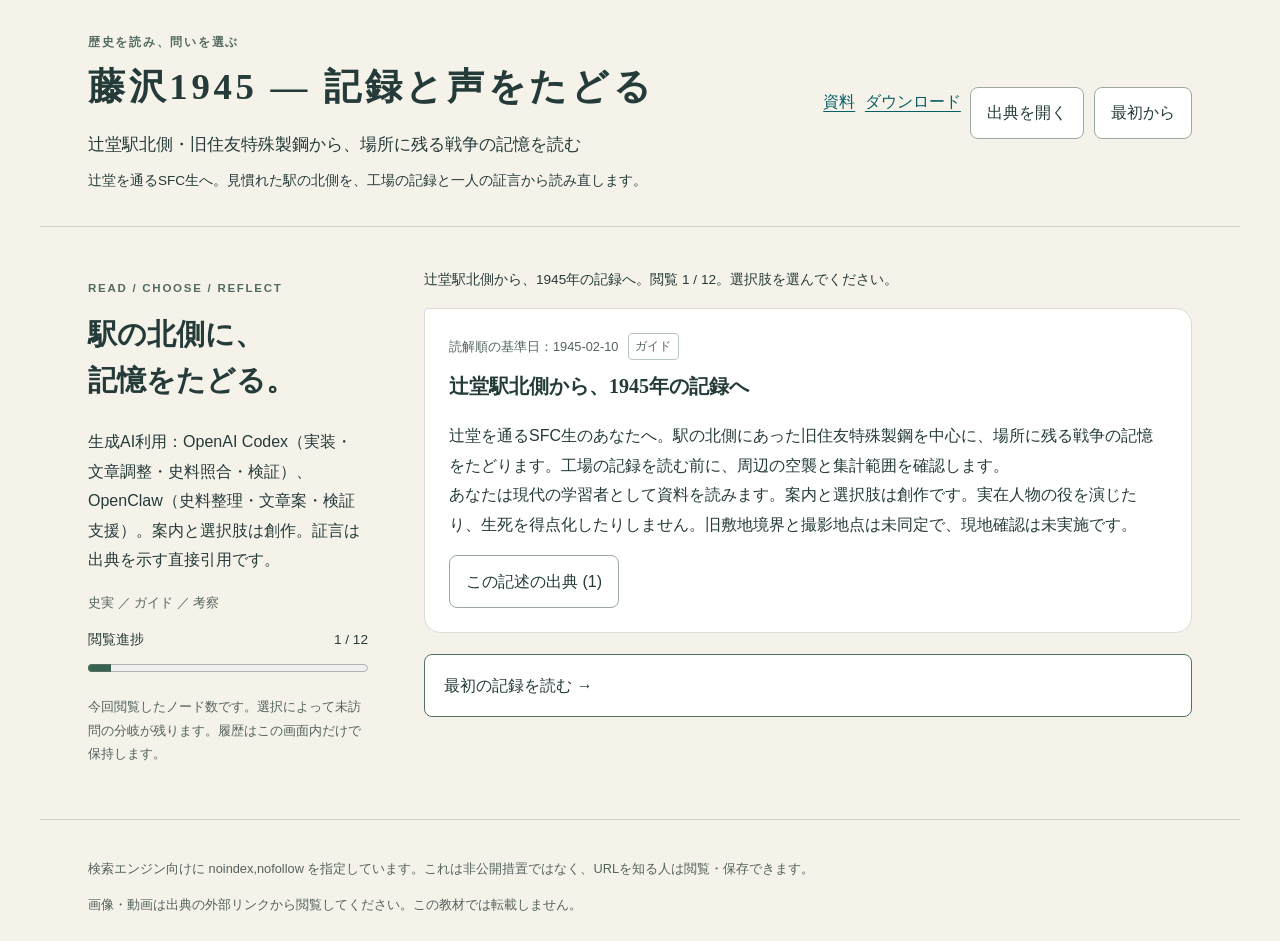
==== index.html @ 73acbf60 "Publish source-backed Fujisawa 1945 learning media" ====
<!doctype html>
<html lang="ja"><head><meta charset="utf-8"><meta name="robots" content="noindex,nofollow"><meta name="viewport" content="width=device-width,initial-scale=1"><title>藤沢1945</title><link rel="stylesheet" href="style.css"><script src="app.js" defer></script></head>
<body><header><div><p class="eyebrow">歴史を読み、問いを選ぶ</p><h1 id="title">藤沢1945</h1><p id="subtitle">辻堂駅北側・旧住友特殊製鋼から、場所に残る戦争の記憶を読む</p><p id="audience">辻堂を通るSFC生へ。</p></div><nav aria-label="教材操作"><a href="materials.html">資料</a><a href="downloads.html">ダウンロード</a><button id="sources" disabled>出典を開く</button><button id="reset" disabled>最初から</button></nav></header>
<main><aside><p class="eyebrow">READ / CHOOSE / REFLECT</p><h2>駅の北側に、<br>記憶をたどる。</h2><p id="notice">教材データを読み込んでいます。</p><p class="small">史実 ／ ガイド ／ 考察</p><label for="progress">閲覧進捗 <span id="count">0 / 0</span></label><progress id="progress" value="0" max="1"></progress><p class="small">今回閲覧したノード数です。選択によって未訪問の分岐が残ります。履歴はこの画面内だけで保持します。</p></aside><section aria-label="歴史チャット"><div id="status" role="status" aria-live="polite"></div><div id="history" aria-label="チャット履歴"></div><div id="choices" aria-label="現在の選択肢"></div></section></main>
<footer><p>検索エンジン向けに noindex,nofollow を指定しています。これは非公開措置ではなく、URLを知る人は閲覧・保存できます。</p>画像・動画は出典の外部リンクから閲覧してください。この教材では転載しません。</footer>
<dialog id="drawer" aria-labelledby="drawer-title"><div class="drawer-head"><h2 id="drawer-title">出典・資料</h2><button id="close-drawer">閉じる</button></div><p class="small">リンクは選択したときだけ外部サイトを開きます。利用条件を確認してください。</p><div id="source-list"></div></dialog></body></html>
---- style.css ----
:root{font-family:"Hiragino Kaku Gothic ProN","Yu Gothic",sans-serif;color:#243b39;background:#f5f2ea;line-height:1.85}*{box-sizing:border-box}body{margin:0}button{font:inherit;cursor:pointer;color:inherit;background:#fff;border:1px solid #9ba9a2;border-radius:8px;padding:.65rem 1rem}button:hover{background:#e8f0ea}button:disabled{opacity:.5;cursor:wait}:focus-visible{outline:3px solid #a64b24;outline-offset:4px}a{color:#075e65;text-underline-offset:4px;overflow-wrap:anywhere}header{max-width:1200px;margin:auto;padding:2rem 3rem;border-bottom:1px solid #ccd3c9;display:flex;justify-content:space-between;align-items:center;gap:2rem}h1{font-family:serif;font-size:2.3rem;letter-spacing:.1em;margin:0}h2{font-family:serif;line-height:1.6}header p{margin:0}.eyebrow{font-size:.72rem;letter-spacing:.15em;font-weight:bold;color:#526b60}nav{display:flex;gap:.6rem;flex-wrap:wrap}main{max-width:1200px;margin:auto;padding:2.5rem 3rem;display:grid;grid-template-columns:280px minmax(0,1fr);gap:3.5rem}aside h2{font-size:1.8rem;margin:.7rem 0 1.5rem}aside{align-self:start;position:sticky;top:1rem}.small,footer{font-size:.8rem;color:#52635d}.badge{font-size:.75rem;border:1px solid #b7c7bd;border-radius:4px;padding:.1rem .4rem}label{display:block;font-size:.85rem}#count{float:right}progress{width:100%;accent-color:#35634f}.message{background:#fff;border:1px solid #d7ddd5;border-radius:4px 16px 16px 16px;padding:1.5rem;margin-bottom:1.3rem}.message h3{font-family:serif;font-size:1.25rem;margin:.5rem 0}.meta{display:flex;align-items:center;gap:.6rem;font-size:.8rem;color:#52635d}.body{white-space:pre-wrap;overflow-wrap:anywhere}.fact{border-left:4px solid #35634f}.reflection{border-left:4px solid #ac7441}.reply{text-align:right;margin:1rem 0 1.5rem;color:#355948;overflow-wrap:anywhere}.reply span{display:inline-block;background:#e4ece3;padding:.5rem 1rem;border-radius:12px 4px 12px 12px}#choices{display:grid;gap:.7rem}#choices button{text-align:left;border-color:#527361;padding:1rem 1.2rem}#status{font-size:.85rem;margin-bottom:1rem}footer{max-width:1200px;margin:auto;border-top:1px solid #ccd3c9;padding:1.5rem 3rem}dialog{position:fixed;margin:0 0 0 auto;max-height:100dvh;height:100dvh;max-width:560px;width:90vw;border:0;border-left:1px solid #aab9ae;padding:1.5rem;overflow-y:auto;background:#faf9f4}dialog::backdrop{background:#102e2855}.drawer-head{display:flex;justify-content:space-between;align-items:center;gap:1rem}.source{border-top:1px solid #ccd3c9;padding:1rem 0}.source dt{font-weight:bold;font-size:.8rem}.source dd{margin:0 0 .6rem;white-space:pre-wrap;overflow-wrap:anywhere}@media(max-width:760px){header{padding:1.4rem;align-items:flex-start;flex-direction:column;gap:1rem}main{padding:1.4rem;display:block}aside{position:static;margin-bottom:2rem}aside h2 br{display:none}aside h2{font-size:1.5rem}.message{padding:1.1rem}footer{padding:1.4rem}h1{font-size:2rem}}

header>div{min-width:0}#subtitle{font-family:serif;font-size:1.05rem;margin-top:.5rem;overflow-wrap:anywhere}#audience{font-size:.85rem;margin-top:.5rem;max-width:44rem}header nav{flex-shrink:0}

.document{display:block;max-width:900px}.document article{margin:2rem 0}.document p,.document li{overflow-wrap:anywhere}
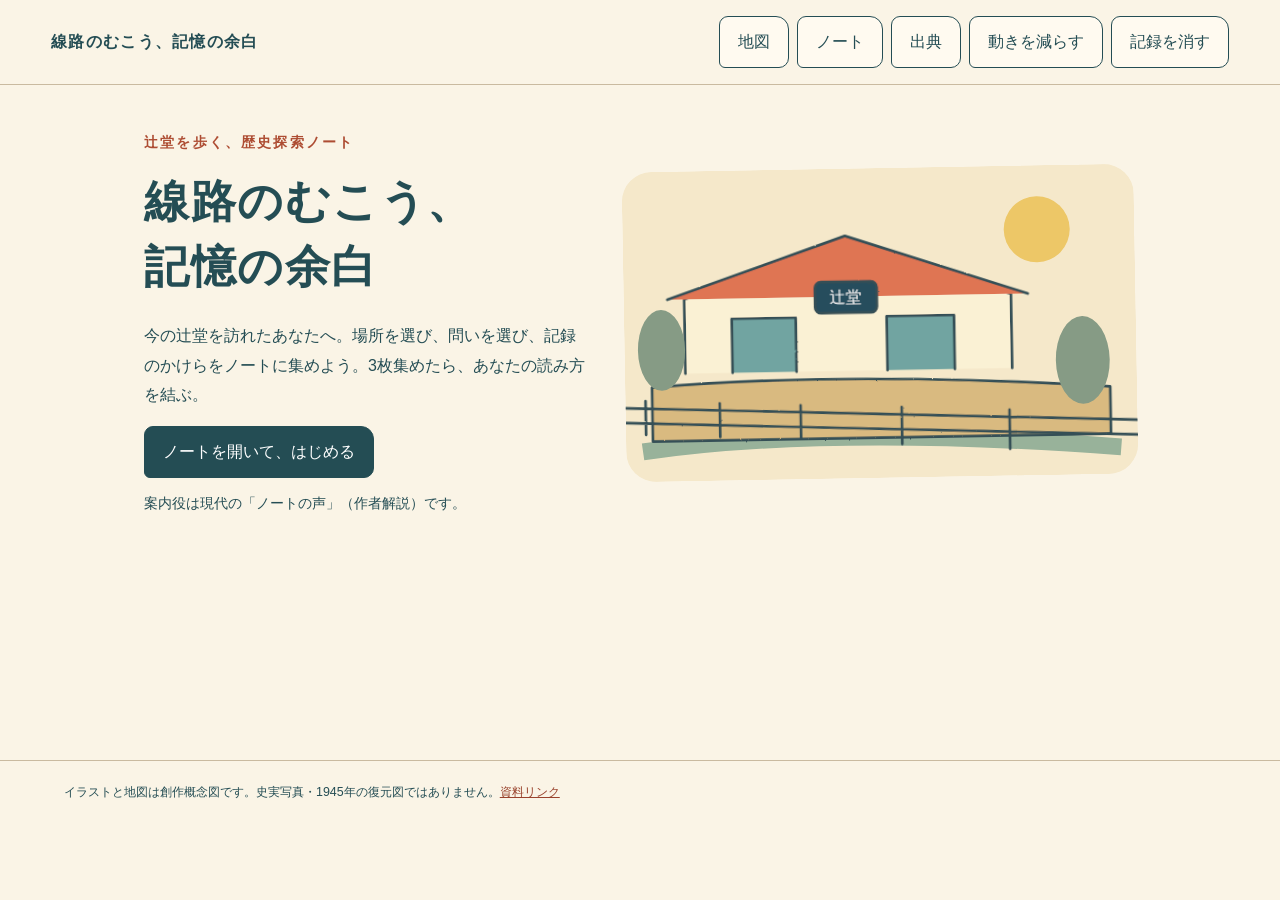
==== commit 030aa250: "Redesign as illustrated exploration game with evidence notebook and endings" ====
--- a/index.html
+++ b/index.html
@@ -1,6 +1 @@
-<!doctype html>
-<html lang="ja"><head><meta charset="utf-8"><meta name="robots" content="noindex,nofollow"><meta name="viewport" content="width=device-width,initial-scale=1"><title>藤沢1945</title><link rel="stylesheet" href="style.css"><script src="app.js" defer></script></head>
-<body><header><div><p class="eyebrow">歴史を読み、問いを選ぶ</p><h1 id="title">藤沢1945</h1><p id="subtitle">辻堂駅北側・旧住友特殊製鋼から、場所に残る戦争の記憶を読む</p><p id="audience">辻堂を通るSFC生へ。</p></div><nav aria-label="教材操作"><a href="materials.html">資料</a><a href="downloads.html">ダウンロード</a><button id="sources" disabled>出典を開く</button><button id="reset" disabled>最初から</button></nav></header>
-<main><aside><p class="eyebrow">READ / CHOOSE / REFLECT</p><h2>駅の北側に、<br>記憶をたどる。</h2><p id="notice">教材データを読み込んでいます。</p><p class="small">史実 ／ ガイド ／ 考察</p><label for="progress">閲覧進捗 <span id="count">0 / 0</span></label><progress id="progress" value="0" max="1"></progress><p class="small">今回閲覧したノード数です。選択によって未訪問の分岐が残ります。履歴はこの画面内だけで保持します。</p></aside><section aria-label="歴史チャット"><div id="status" role="status" aria-live="polite"></div><div id="history" aria-label="チャット履歴"></div><div id="choices" aria-label="現在の選択肢"></div></section></main>
-<footer><p>検索エンジン向けに noindex,nofollow を指定しています。これは非公開措置ではなく、URLを知る人は閲覧・保存できます。</p>画像・動画は出典の外部リンクから閲覧してください。この教材では転載しません。</footer>
-<dialog id="drawer" aria-labelledby="drawer-title"><div class="drawer-head"><h2 id="drawer-title">出典・資料</h2><button id="close-drawer">閉じる</button></div><p class="small">リンクは選択したときだけ外部サイトを開きます。利用条件を確認してください。</p><div id="source-list"></div></dialog></body></html>
+<!doctype html><html lang="ja"><meta charset="utf-8"><meta name="robots" content="noindex,nofollow"><meta name="viewport" content="width=device-width,initial-scale=1"><meta name="theme-color" content="#244d54"><title>線路のむこう、記憶の余白</title><link rel="stylesheet" href="style.css"><body><header><a href="#main" class="skip">本文へ</a><span class="brand">線路のむこう、記憶の余白</span><nav aria-label="操作"><button id="map">地図</button><button id="notes">ノート</button><button id="sources">出典</button><button id="motion" aria-pressed="false">動きを減らす</button><button id="reset">記録を消す</button></nav></header><main id="main" tabindex="-1"></main><p id="status" class="sr" role="status" aria-live="polite"></p><footer>イラストと地図は創作概念図です。史実写真・1945年の復元図ではありません。<a href="materials.html">資料リンク</a></footer><dialog id="drawer" aria-labelledby="drawer-title"><button id="close-drawer">閉じる</button><h2 id="drawer-title">出典</h2><div id="source-list"></div></dialog><script src="game.js"></script><script src="app.js"></script></body></html>
--- a/style.css
+++ b/style.css
@@ -1,5 +1,5 @@
-:root{font-family:"Hiragino Kaku Gothic ProN","Yu Gothic",sans-serif;color:#243b39;background:#f5f2ea;line-height:1.85}*{box-sizing:border-box}body{margin:0}button{font:inherit;cursor:pointer;color:inherit;background:#fff;border:1px solid #9ba9a2;border-radius:8px;padding:.65rem 1rem}button:hover{background:#e8f0ea}button:disabled{opacity:.5;cursor:wait}:focus-visible{outline:3px solid #a64b24;outline-offset:4px}a{color:#075e65;text-underline-offset:4px;overflow-wrap:anywhere}header{max-width:1200px;margin:auto;padding:2rem 3rem;border-bottom:1px solid #ccd3c9;display:flex;justify-content:space-between;align-items:center;gap:2rem}h1{font-family:serif;font-size:2.3rem;letter-spacing:.1em;margin:0}h2{font-family:serif;line-height:1.6}header p{margin:0}.eyebrow{font-size:.72rem;letter-spacing:.15em;font-weight:bold;color:#526b60}nav{display:flex;gap:.6rem;flex-wrap:wrap}main{max-width:1200px;margin:auto;padding:2.5rem 3rem;display:grid;grid-template-columns:280px minmax(0,1fr);gap:3.5rem}aside h2{font-size:1.8rem;margin:.7rem 0 1.5rem}aside{align-self:start;position:sticky;top:1rem}.small,footer{font-size:.8rem;color:#52635d}.badge{font-size:.75rem;border:1px solid #b7c7bd;border-radius:4px;padding:.1rem .4rem}label{display:block;font-size:.85rem}#count{float:right}progress{width:100%;accent-color:#35634f}.message{background:#fff;border:1px solid #d7ddd5;border-radius:4px 16px 16px 16px;padding:1.5rem;margin-bottom:1.3rem}.message h3{font-family:serif;font-size:1.25rem;margin:.5rem 0}.meta{display:flex;align-items:center;gap:.6rem;font-size:.8rem;color:#52635d}.body{white-space:pre-wrap;overflow-wrap:anywhere}.fact{border-left:4px solid #35634f}.reflection{border-left:4px solid #ac7441}.reply{text-align:right;margin:1rem 0 1.5rem;color:#355948;overflow-wrap:anywhere}.reply span{display:inline-block;background:#e4ece3;padding:.5rem 1rem;border-radius:12px 4px 12px 12px}#choices{display:grid;gap:.7rem}#choices button{text-align:left;border-color:#527361;padding:1rem 1.2rem}#status{font-size:.85rem;margin-bottom:1rem}footer{max-width:1200px;margin:auto;border-top:1px solid #ccd3c9;padding:1.5rem 3rem}dialog{position:fixed;margin:0 0 0 auto;max-height:100dvh;height:100dvh;max-width:560px;width:90vw;border:0;border-left:1px solid #aab9ae;padding:1.5rem;overflow-y:auto;background:#faf9f4}dialog::backdrop{background:#102e2855}.drawer-head{display:flex;justify-content:space-between;align-items:center;gap:1rem}.source{border-top:1px solid #ccd3c9;padding:1rem 0}.source dt{font-weight:bold;font-size:.8rem}.source dd{margin:0 0 .6rem;white-space:pre-wrap;overflow-wrap:anywhere}@media(max-width:760px){header{padding:1.4rem;align-items:flex-start;flex-direction:column;gap:1rem}main{padding:1.4rem;display:block}aside{position:static;margin-bottom:2rem}aside h2 br{display:none}aside h2{font-size:1.5rem}.message{padding:1.1rem}footer{padding:1.4rem}h1{font-size:2rem}}
+:root{color-scheme:light;--ink:#244d54;--paper:#faf4e6;--rust:#ad4c32;--line:#c9baa0}*{box-sizing:border-box}body{margin:0;background:var(--paper);color:var(--ink);font-family:"Hiragino Kaku Gothic ProN","Yu Gothic",sans-serif;line-height:1.85}header{padding:16px 4vw;border-bottom:1px solid var(--line);display:flex;justify-content:space-between;align-items:center;gap:16px;flex-wrap:wrap}.brand{font-weight:800;letter-spacing:.08em}nav{display:flex;gap:8px;flex-wrap:wrap}button,.button{cursor:pointer;border:1px solid var(--ink);border-radius:9px 13px 10px 6px;background:#fffaf0;color:var(--ink);font:inherit;padding:10px 18px;text-decoration:none;display:inline-block}button:hover,.button:hover{background:#eadbbd}button:disabled{opacity:.45;cursor:default}button.primary{background:var(--ink);color:white}button:focus-visible,a:focus-visible,summary:focus-visible{outline:4px solid #b45030;outline-offset:4px}main{max-width:1120px;margin:0 auto;padding:32px 5vw 55px;min-height:75vh}h1{font-size:clamp(2rem,4.4vw,3.8rem);line-height:1.45;letter-spacing:.08em;margin:14px 0 22px}h2{font-size:clamp(1.4rem,3vw,2.1rem)}p{max-width:45em}a{color:#99432d}.eyebrow{color:var(--rust);letter-spacing:.16em;font-size:.85rem;font-weight:bold}.hero{display:grid;grid-template-columns:1fr 1.15fr;gap:35px;align-items:center}.art{width:100%;border-radius:30px;transform:rotate(-1deg)}.actions{display:flex;gap:12px;flex-wrap:wrap;margin-top:24px}.map{position:relative;padding:28px;min-height:440px;background:#e7e9d5;border:2px dashed #8d9e87;border-radius:45% 12% 18% 8%;display:grid;grid-template-columns:1fr 1fr;gap:24px}.map:before{content:'';position:absolute;top:50%;left:0;width:100%;height:12px;background:repeating-linear-gradient(90deg,#637875 0 25px,#d9d4b7 25px 35px);transform:rotate(-8deg)}.map button{position:relative;display:flex;align-items:center;gap:14px;text-align:left;background:#fff9e8;box-shadow:3px 5px 0 #b8bda2}.map img{width:100px}.paper,.card{background:#fffcf4;border:1px solid var(--line);border-radius:6px 22px 8px 12px;padding:24px;margin:18px 0;box-shadow:3px 5px 0 #e3d6bb}.cards{display:grid;grid-template-columns:repeat(auto-fit,minmax(250px,1fr));gap:18px}.card p{font-size:.96rem}.card h3{margin-top:0}.source{font-size:.82rem;padding:5px 12px}.acquired{animation:arrive .45s ease-out}.tag{font-size:.8rem;color:var(--rust)}blockquote{font-family:serif;font-size:1.45rem;margin:24px 0;border-left:3px solid var(--rust);padding-left:20px}.small{font-size:.85rem}footer{padding:20px 5vw;font-size:.78rem;border-top:1px solid var(--line)}dialog{border:1px solid var(--ink);border-radius:16px;max-width:700px;width:90vw;max-height:85vh;padding:25px}dialog::backdrop{background:#19343ac9}dialog article{border-top:1px solid var(--line);padding:18px 0;overflow-wrap:anywhere}.sr,.skip:not(:focus){position:absolute;width:1px;height:1px;overflow:hidden;clip-path:inset(50%)}.skip:focus{position:fixed;top:8px;left:8px;background:white;z-index:10}iframe{width:100%;aspect-ratio:16/9;border:0}.reduced *{animation:none!important;transition:none!important}@keyframes arrive{from{opacity:0;transform:translateY(20px) rotate(2deg)}to{opacity:1;transform:none}}@media(prefers-reduced-motion:reduce){*{animation:none!important;transition:none!important}}@media(max-width:700px){.hero{grid-template-columns:1fr}.hero .art{max-height:290px;object-fit:contain}.map{padding:18px;gap:16px;border-radius:20px}.map button{flex-direction:column;padding:12px}.map img{width:100%}nav button{font-size:.8rem;padding:7px 10px}main{padding-top:20px}}
 
-header>div{min-width:0}#subtitle{font-family:serif;font-size:1.05rem;margin-top:.5rem;overflow-wrap:anywhere}#audience{font-size:.85rem;margin-top:.5rem;max-width:44rem}header nav{flex-shrink:0}
+main:focus{outline:none}.title{font-size:clamp(1.7rem,3.5vw,3rem);letter-spacing:.035em}.title span{display:block;white-space:nowrap}.map{display:block;height:530px;padding:0;overflow:hidden;border-radius:24px;border:1px solid #a8b49b}.map:before{display:none}.map .map-landscape{position:absolute;inset:0;width:100%;height:100%;object-fit:fill}.map button{position:absolute;width:37%;min-height:106px;padding:12px;gap:10px}.map button img{width:65px}.map button[data-place="station"]{left:7%;top:65%}.map button[data-place="factory"]{left:55%;top:43%}.map button[data-place="voices"]{left:9%;top:10%}.map button[data-place="nearby"]{left:57%;top:8%}.landscape summary{cursor:pointer;min-height:44px;font-weight:bold}.landscape figure{margin:12px 0}.landscape img{width:100%;height:auto}.landscape figcaption{font-size:.85rem}.timeline{display:flex;list-style:none;padding:0;gap:8px;overflow-x:auto;padding-bottom:12px}.timeline li{flex:1;min-width:118px;border-top:4px solid #b9b6ac;background:#eee9dd;padding:10px;border-radius:6px}.timeline li.owned{border-color:#31665a;background:#dce9d8}.timeline strong,.timeline span{display:block}.timeline button{font-size:.78rem;padding:8px;min-height:44px}.timeline span{font-size:.75rem}.map small{font-size:.8rem}@media(max-width:700px){.map{height:540px}.map button{width:43%;flex-direction:column;gap:0;min-height:132px;padding:8px}.map button img{width:62px}.map button[data-place="station"]{left:4%;top:67%}.map button[data-place="factory"]{left:53%;top:44%}.map button[data-place="voices"]{left:4%;top:8%}.map button[data-place="nearby"]{left:53%;top:8%}.title{font-size:clamp(1.7rem,7vw,3rem)}}
 
-.document{display:block;max-width:900px}.document article{margin:2rem 0}.document p,.document li{overflow-wrap:anywhere}
+.offline-materials{max-width:1000px;margin:20px auto;padding:20px}.offline-materials>summary{cursor:pointer;min-height:44px}
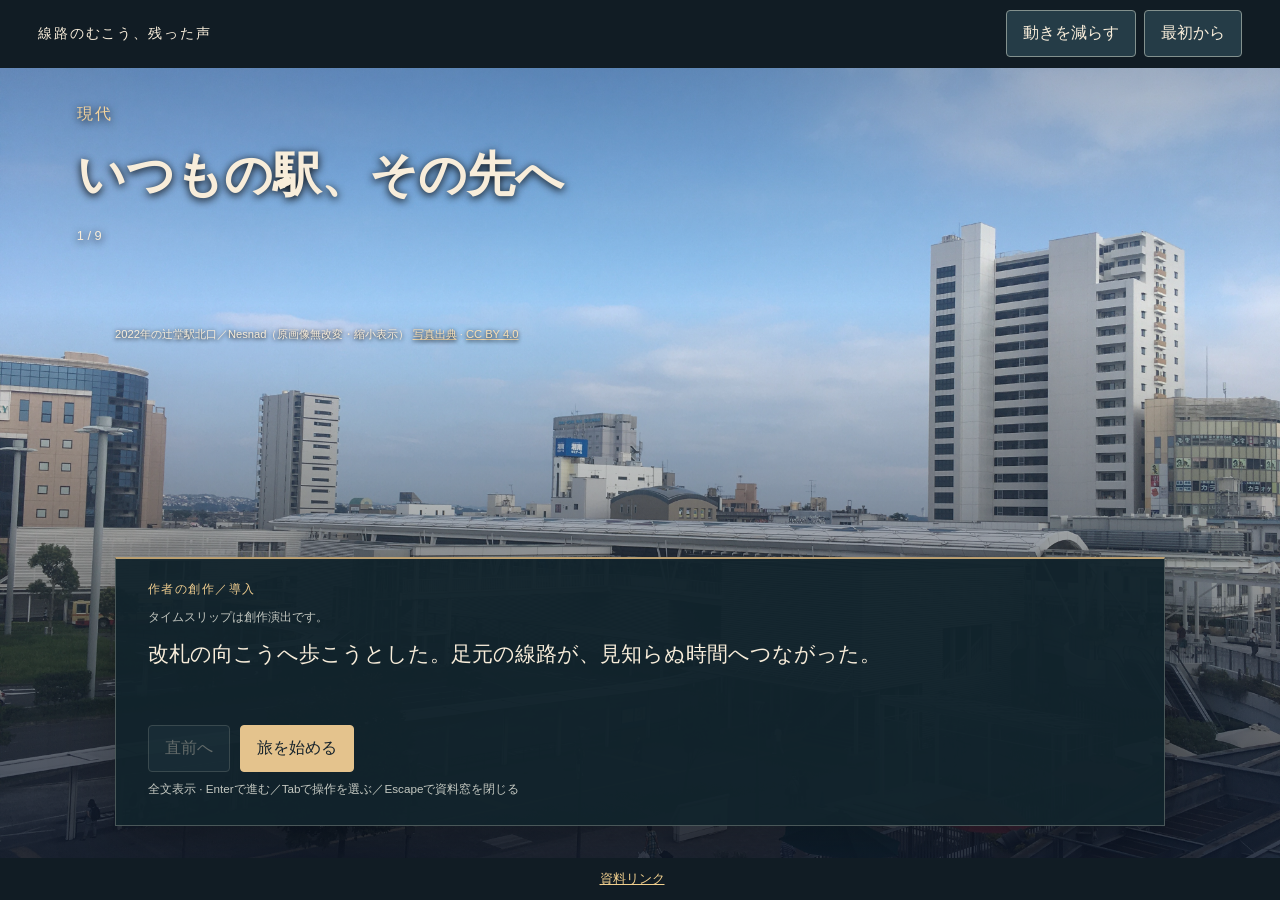
==== commit 072deae3: "Replace exploration with fixed chronological time-travel film and sourced interviews" ====
--- a/index.html
+++ b/index.html
@@ -1 +1 @@
-<!doctype html><html lang="ja"><meta charset="utf-8"><meta name="robots" content="noindex,nofollow"><meta name="viewport" content="width=device-width,initial-scale=1"><meta name="theme-color" content="#244d54"><title>線路のむこう、記憶の余白</title><link rel="stylesheet" href="style.css"><body><header><a href="#main" class="skip">本文へ</a><span class="brand">線路のむこう、記憶の余白</span><nav aria-label="操作"><button id="map">地図</button><button id="notes">ノート</button><button id="sources">出典</button><button id="motion" aria-pressed="false">動きを減らす</button><button id="reset">記録を消す</button></nav></header><main id="main" tabindex="-1"></main><p id="status" class="sr" role="status" aria-live="polite"></p><footer>イラストと地図は創作概念図です。史実写真・1945年の復元図ではありません。<a href="materials.html">資料リンク</a></footer><dialog id="drawer" aria-labelledby="drawer-title"><button id="close-drawer">閉じる</button><h2 id="drawer-title">出典</h2><div id="source-list"></div></dialog><script src="game.js"></script><script src="app.js"></script></body></html>
+<!doctype html><html lang="ja"><head><meta charset="utf-8"><meta name="robots" content="noindex,nofollow"><meta name="viewport" content="width=device-width,initial-scale=1"><title>線路のむこう、残った声</title><link rel="stylesheet" href="style.css"></head><body><header><a class="skip" href="#main">本文へ</a><span>線路のむこう、残った声</span><nav aria-label="表示と保存"><button id="motion" aria-pressed="false">動きを減らす</button><button id="reset">最初から</button></nav></header><main id="main" tabindex="-1"></main><footer><a href="materials.html">資料リンク</a><span id="storage-status" role="status"></span></footer><dialog id="drawer" aria-labelledby="drawer-title"><h2 id="drawer-title"></h2><div id="drawer-body"></div><button id="close-drawer">本編へ戻る</button></dialog><script src="story.js"></script><script src="app.js"></script></body></html>
--- a/style.css
+++ b/style.css
@@ -1,5 +1,2 @@
-:root{color-scheme:light;--ink:#244d54;--paper:#faf4e6;--rust:#ad4c32;--line:#c9baa0}*{box-sizing:border-box}body{margin:0;background:var(--paper);color:var(--ink);font-family:"Hiragino Kaku Gothic ProN","Yu Gothic",sans-serif;line-height:1.85}header{padding:16px 4vw;border-bottom:1px solid var(--line);display:flex;justify-content:space-between;align-items:center;gap:16px;flex-wrap:wrap}.brand{font-weight:800;letter-spacing:.08em}nav{display:flex;gap:8px;flex-wrap:wrap}button,.button{cursor:pointer;border:1px solid var(--ink);border-radius:9px 13px 10px 6px;background:#fffaf0;color:var(--ink);font:inherit;padding:10px 18px;text-decoration:none;display:inline-block}button:hover,.button:hover{background:#eadbbd}button:disabled{opacity:.45;cursor:default}button.primary{background:var(--ink);color:white}button:focus-visible,a:focus-visible,summary:focus-visible{outline:4px solid #b45030;outline-offset:4px}main{max-width:1120px;margin:0 auto;padding:32px 5vw 55px;min-height:75vh}h1{font-size:clamp(2rem,4.4vw,3.8rem);line-height:1.45;letter-spacing:.08em;margin:14px 0 22px}h2{font-size:clamp(1.4rem,3vw,2.1rem)}p{max-width:45em}a{color:#99432d}.eyebrow{color:var(--rust);letter-spacing:.16em;font-size:.85rem;font-weight:bold}.hero{display:grid;grid-template-columns:1fr 1.15fr;gap:35px;align-items:center}.art{width:100%;border-radius:30px;transform:rotate(-1deg)}.actions{display:flex;gap:12px;flex-wrap:wrap;margin-top:24px}.map{position:relative;padding:28px;min-height:440px;background:#e7e9d5;border:2px dashed #8d9e87;border-radius:45% 12% 18% 8%;display:grid;grid-template-columns:1fr 1fr;gap:24px}.map:before{content:'';position:absolute;top:50%;left:0;width:100%;height:12px;background:repeating-linear-gradient(90deg,#637875 0 25px,#d9d4b7 25px 35px);transform:rotate(-8deg)}.map button{position:relative;display:flex;align-items:center;gap:14px;text-align:left;background:#fff9e8;box-shadow:3px 5px 0 #b8bda2}.map img{width:100px}.paper,.card{background:#fffcf4;border:1px solid var(--line);border-radius:6px 22px 8px 12px;padding:24px;margin:18px 0;box-shadow:3px 5px 0 #e3d6bb}.cards{display:grid;grid-template-columns:repeat(auto-fit,minmax(250px,1fr));gap:18px}.card p{font-size:.96rem}.card h3{margin-top:0}.source{font-size:.82rem;padding:5px 12px}.acquired{animation:arrive .45s ease-out}.tag{font-size:.8rem;color:var(--rust)}blockquote{font-family:serif;font-size:1.45rem;margin:24px 0;border-left:3px solid var(--rust);padding-left:20px}.small{font-size:.85rem}footer{padding:20px 5vw;font-size:.78rem;border-top:1px solid var(--line)}dialog{border:1px solid var(--ink);border-radius:16px;max-width:700px;width:90vw;max-height:85vh;padding:25px}dialog::backdrop{background:#19343ac9}dialog article{border-top:1px solid var(--line);padding:18px 0;overflow-wrap:anywhere}.sr,.skip:not(:focus){position:absolute;width:1px;height:1px;overflow:hidden;clip-path:inset(50%)}.skip:focus{position:fixed;top:8px;left:8px;background:white;z-index:10}iframe{width:100%;aspect-ratio:16/9;border:0}.reduced *{animation:none!important;transition:none!important}@keyframes arrive{from{opacity:0;transform:translateY(20px) rotate(2deg)}to{opacity:1;transform:none}}@media(prefers-reduced-motion:reduce){*{animation:none!important;transition:none!important}}@media(max-width:700px){.hero{grid-template-columns:1fr}.hero .art{max-height:290px;object-fit:contain}.map{padding:18px;gap:16px;border-radius:20px}.map button{flex-direction:column;padding:12px}.map img{width:100%}nav button{font-size:.8rem;padding:7px 10px}main{padding-top:20px}}
-
-main:focus{outline:none}.title{font-size:clamp(1.7rem,3.5vw,3rem);letter-spacing:.035em}.title span{display:block;white-space:nowrap}.map{display:block;height:530px;padding:0;overflow:hidden;border-radius:24px;border:1px solid #a8b49b}.map:before{display:none}.map .map-landscape{position:absolute;inset:0;width:100%;height:100%;object-fit:fill}.map button{position:absolute;width:37%;min-height:106px;padding:12px;gap:10px}.map button img{width:65px}.map button[data-place="station"]{left:7%;top:65%}.map button[data-place="factory"]{left:55%;top:43%}.map button[data-place="voices"]{left:9%;top:10%}.map button[data-place="nearby"]{left:57%;top:8%}.landscape summary{cursor:pointer;min-height:44px;font-weight:bold}.landscape figure{margin:12px 0}.landscape img{width:100%;height:auto}.landscape figcaption{font-size:.85rem}.timeline{display:flex;list-style:none;padding:0;gap:8px;overflow-x:auto;padding-bottom:12px}.timeline li{flex:1;min-width:118px;border-top:4px solid #b9b6ac;background:#eee9dd;padding:10px;border-radius:6px}.timeline li.owned{border-color:#31665a;background:#dce9d8}.timeline strong,.timeline span{display:block}.timeline button{font-size:.78rem;padding:8px;min-height:44px}.timeline span{font-size:.75rem}.map small{font-size:.8rem}@media(max-width:700px){.map{height:540px}.map button{width:43%;flex-direction:column;gap:0;min-height:132px;padding:8px}.map button img{width:62px}.map button[data-place="station"]{left:4%;top:67%}.map button[data-place="factory"]{left:53%;top:44%}.map button[data-place="voices"]{left:4%;top:8%}.map button[data-place="nearby"]{left:53%;top:8%}.title{font-size:clamp(1.7rem,7vw,3rem)}}
-
-.offline-materials{max-width:1000px;margin:20px auto;padding:20px}.offline-materials>summary{cursor:pointer;min-height:44px}
+:root{color-scheme:dark;--ink:#f8edda;--muted:#c4c8c1;--accent:#f1cf8e}*{box-sizing:border-box}body{margin:0;background:#111c24;color:var(--ink);font-family:"Hiragino Kaku Gothic ProN","Yu Gothic",sans-serif;line-height:1.8}button,a{touch-action:manipulation}button{font:inherit;color:inherit;background:#253c47;border:1px solid #83918e;border-radius:4px;padding:.5rem 1rem;cursor:pointer}button:hover{background:#3d535c}button:disabled{opacity:.35;cursor:default}:focus-visible{outline:3px solid var(--accent);outline-offset:4px}a{color:#f1cf8e}header{position:relative;z-index:2;display:flex;align-items:center;justify-content:space-between;gap:1rem;padding:.65rem 3vw;background:#111c24}nav{display:flex;gap:.5rem}header>span{letter-spacing:.12em;font-size:.9rem}.skip{position:absolute;left:-9999px}.skip:focus{left:0;top:0;background:#111c24}.stage{position:relative;min-height:calc(100svh - 110px);display:flex;flex-direction:column;justify-content:flex-end;overflow:hidden;padding:16rem 6vw 2rem}.backdrop,.shade{position:absolute;inset:0;width:100%;height:100%;object-fit:cover}.shade{background:linear-gradient(180deg,#0e1a2544 0%,#0c162500 30%,#0a1426cc 100%)}.chapter{position:absolute;left:6vw;top:2rem;text-shadow:0 2px 8px #000}.chapter p{letter-spacing:.15em;color:#f4d49e;margin:0}h1{font-family:"Yu Mincho","Hiragino Mincho ProN",serif;font-size:clamp(1.7rem,4vw,3rem);margin:.2rem 0}.chapter span{font-size:.8rem}.person{position:absolute;right:13%;bottom:15rem;width:clamp(130px,19vw,250px);height:52vh;max-height:460px;background:none;border:0;padding:0;filter:drop-shadow(3px 4px 6px #0008)}.person:hover{background:none;filter:drop-shadow(0 0 12px #efd99c66)}.person svg{height:100%;width:100%;fill:#182a31;stroke:#b5b6a6;stroke-width:1}.person span{position:absolute;bottom:12%;left:0;right:0;font-size:.8rem;background:#0e1b27dd;border:1px solid #9aab9f;border-radius:2rem}.dialogue{position:relative;z-index:1;background:#11232cf2;border:1px solid #a2aaa064;border-top:2px solid #b99e70;padding:1.2rem 2rem;max-width:1050px;width:100%;margin:auto auto 0;box-shadow:0 12px 60px #0005}.label{font-size:.75rem;color:#edcb8e;letter-spacing:.12em;margin:0 0 .4rem}.speech{font-size:clamp(1.05rem,2vw,1.3rem);line-height:1.95;min-height:3.6em}.quotation{font-family:"Yu Mincho",serif;font-size:clamp(1.2rem,2.5vw,1.65rem)}.frame-note,.small{font-size:.73rem;color:var(--muted);margin:.4rem 0}.actions{display:flex;flex-wrap:wrap;gap:.6rem;margin-top:1rem;align-items:center}.primary{background:#e4c38d;color:#17242c;border-color:#e4c38d}.source{font-size:.75rem;padding:.1rem .65rem}.caption{position:relative;z-index:1;text-shadow:0 1px 4px #000;font-size:.7rem;margin:0 auto .4rem;max-width:1050px;width:100%}footer{display:flex;justify-content:center;gap:1rem;padding:.6rem;font-size:.8rem}dialog{background:#152a35;color:var(--ink);border:1px solid #b6b9a2;max-width:760px;width:calc(100% - 2rem);max-height:85svh;padding:1.5rem 2rem}dialog::backdrop{background:#030c15c9}dialog h2{font-size:1.25rem}blockquote{border-left:2px solid #e4c38d;padding-left:1rem;margin:1rem 0}.question{display:block;width:100%;text-align:left;margin:.8rem 0}iframe{width:100%;aspect-ratio:16/9;border:0}.transition{animation:arrival 1.2s ease-out}@keyframes arrival{from{opacity:.05}to{opacity:1}}.reduce-motion *{animation:none!important;transition:none!important}@media(prefers-reduced-motion:reduce){*{animation:none!important;transition:none!important}}@media(max-width:600px){header{align-items:flex-start;padding:.6rem;gap:.4rem}header>span{font-size:.72rem;max-width:9rem}nav button{font-size:.7rem;padding:.4rem}.stage{min-height:calc(100svh - 105px);padding:15rem 1rem 1rem}.chapter{left:1.3rem;top:1.5rem}.dialogue{padding:1rem}.person{right:12%;height:40vh;bottom:19rem}.speech{font-size:1rem}.actions button{padding:.45rem .6rem;font-size:.85rem}.caption{font-size:.6rem}.frame-note{font-size:.68rem}dialog{padding:1.1rem}.chapter h1{font-size:1.65rem}}.materials{max-width:900px;margin:2rem auto;padding:1rem}.materials article{border-top:1px solid #73838b;padding:1rem 0}
+button.primary:hover{background:#f5dba9;color:#17242c}.caption a{color:#f7dfb5}
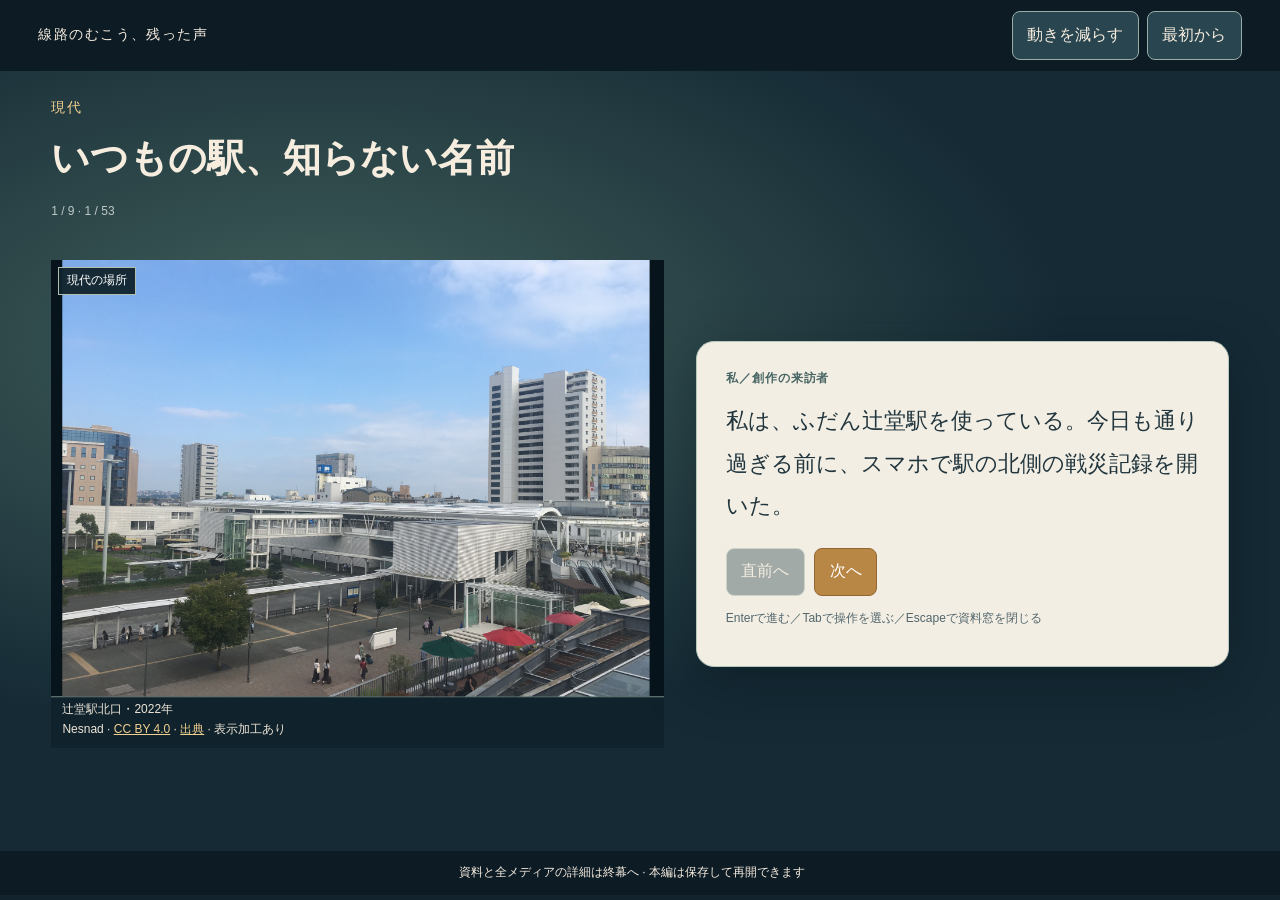
==== commit f832a18b: "Bring Akari forward with six expressive poses, eight real photos and two in-story official films" ====
--- a/index.html
+++ b/index.html
@@ -1 +1 @@
-<!doctype html><html lang="ja"><head><meta charset="utf-8"><meta name="robots" content="noindex,nofollow"><meta name="viewport" content="width=device-width,initial-scale=1"><title>線路のむこう、残った声</title><link rel="stylesheet" href="style.css"></head><body><header><a class="skip" href="#main">本文へ</a><span>線路のむこう、残った声</span><nav aria-label="表示と保存"><button id="motion" aria-pressed="false">動きを減らす</button><button id="reset">最初から</button></nav></header><main id="main" tabindex="-1"></main><footer><a href="materials.html">資料リンク</a><span id="storage-status" role="status"></span></footer><dialog id="drawer" aria-labelledby="drawer-title"><h2 id="drawer-title"></h2><div id="drawer-body"></div><button id="close-drawer">本編へ戻る</button></dialog><script src="story.js"></script><script src="app.js"></script></body></html>+<!doctype html><html lang="ja"><head><meta charset="utf-8"><meta name="robots" content="noindex,nofollow"><meta name="viewport" content="width=device-width,initial-scale=1"><title>線路のむこう、残った声</title><link rel="stylesheet" href="style.css"></head><body><header><a class="skip" href="#main">本文へ</a><span>線路のむこう、残った声</span><nav aria-label="表示と保存"><button id="motion" aria-pressed="false">動きを減らす</button><button id="reset">最初から</button></nav></header><main id="main" tabindex="-1"></main><footer><span>資料と全メディアの詳細は終幕へ · 本編は保存して再開できます</span><span id="storage-status" role="status"></span></footer><dialog id="drawer" aria-labelledby="drawer-title"><h2 id="drawer-title"></h2><div id="drawer-body"></div><button id="close-drawer">本編へ戻る</button></dialog><script src="story.js"></script><script src="app.js"></script></body></html>
--- a/style.css
+++ b/style.css
@@ -1,2 +1,15 @@
-:root{color-scheme:dark;--ink:#f8edda;--muted:#c4c8c1;--accent:#f1cf8e}*{box-sizing:border-box}body{margin:0;background:#111c24;color:var(--ink);font-family:"Hiragino Kaku Gothic ProN","Yu Gothic",sans-serif;line-height:1.8}button,a{touch-action:manipulation}button{font:inherit;color:inherit;background:#253c47;border:1px solid #83918e;border-radius:4px;padding:.5rem 1rem;cursor:pointer}button:hover{background:#3d535c}button:disabled{opacity:.35;cursor:default}:focus-visible{outline:3px solid var(--accent);outline-offset:4px}a{color:#f1cf8e}header{position:relative;z-index:2;display:flex;align-items:center;justify-content:space-between;gap:1rem;padding:.65rem 3vw;background:#111c24}nav{display:flex;gap:.5rem}header>span{letter-spacing:.12em;font-size:.9rem}.skip{position:absolute;left:-9999px}.skip:focus{left:0;top:0;background:#111c24}.stage{position:relative;min-height:calc(100svh - 110px);display:flex;flex-direction:column;justify-content:flex-end;overflow:hidden;padding:16rem 6vw 2rem}.backdrop,.shade{position:absolute;inset:0;width:100%;height:100%;object-fit:cover}.shade{background:linear-gradient(180deg,#0e1a2544 0%,#0c162500 30%,#0a1426cc 100%)}.chapter{position:absolute;left:6vw;top:2rem;text-shadow:0 2px 8px #000}.chapter p{letter-spacing:.15em;color:#f4d49e;margin:0}h1{font-family:"Yu Mincho","Hiragino Mincho ProN",serif;font-size:clamp(1.7rem,4vw,3rem);margin:.2rem 0}.chapter span{font-size:.8rem}.person{position:absolute;right:13%;bottom:15rem;width:clamp(130px,19vw,250px);height:52vh;max-height:460px;background:none;border:0;padding:0;filter:drop-shadow(3px 4px 6px #0008)}.person:hover{background:none;filter:drop-shadow(0 0 12px #efd99c66)}.person svg{height:100%;width:100%;fill:#182a31;stroke:#b5b6a6;stroke-width:1}.person span{position:absolute;bottom:12%;left:0;right:0;font-size:.8rem;background:#0e1b27dd;border:1px solid #9aab9f;border-radius:2rem}.dialogue{position:relative;z-index:1;background:#11232cf2;border:1px solid #a2aaa064;border-top:2px solid #b99e70;padding:1.2rem 2rem;max-width:1050px;width:100%;margin:auto auto 0;box-shadow:0 12px 60px #0005}.label{font-size:.75rem;color:#edcb8e;letter-spacing:.12em;margin:0 0 .4rem}.speech{font-size:clamp(1.05rem,2vw,1.3rem);line-height:1.95;min-height:3.6em}.quotation{font-family:"Yu Mincho",serif;font-size:clamp(1.2rem,2.5vw,1.65rem)}.frame-note,.small{font-size:.73rem;color:var(--muted);margin:.4rem 0}.actions{display:flex;flex-wrap:wrap;gap:.6rem;margin-top:1rem;align-items:center}.primary{background:#e4c38d;color:#17242c;border-color:#e4c38d}.source{font-size:.75rem;padding:.1rem .65rem}.caption{position:relative;z-index:1;text-shadow:0 1px 4px #000;font-size:.7rem;margin:0 auto .4rem;max-width:1050px;width:100%}footer{display:flex;justify-content:center;gap:1rem;padding:.6rem;font-size:.8rem}dialog{background:#152a35;color:var(--ink);border:1px solid #b6b9a2;max-width:760px;width:calc(100% - 2rem);max-height:85svh;padding:1.5rem 2rem}dialog::backdrop{background:#030c15c9}dialog h2{font-size:1.25rem}blockquote{border-left:2px solid #e4c38d;padding-left:1rem;margin:1rem 0}.question{display:block;width:100%;text-align:left;margin:.8rem 0}iframe{width:100%;aspect-ratio:16/9;border:0}.transition{animation:arrival 1.2s ease-out}@keyframes arrival{from{opacity:.05}to{opacity:1}}.reduce-motion *{animation:none!important;transition:none!important}@media(prefers-reduced-motion:reduce){*{animation:none!important;transition:none!important}}@media(max-width:600px){header{align-items:flex-start;padding:.6rem;gap:.4rem}header>span{font-size:.72rem;max-width:9rem}nav button{font-size:.7rem;padding:.4rem}.stage{min-height:calc(100svh - 105px);padding:15rem 1rem 1rem}.chapter{left:1.3rem;top:1.5rem}.dialogue{padding:1rem}.person{right:12%;height:40vh;bottom:19rem}.speech{font-size:1rem}.actions button{padding:.45rem .6rem;font-size:.85rem}.caption{font-size:.6rem}.frame-note{font-size:.68rem}dialog{padding:1.1rem}.chapter h1{font-size:1.65rem}}.materials{max-width:900px;margin:2rem auto;padding:1rem}.materials article{border-top:1px solid #73838b;padding:1rem 0}
-button.primary:hover{background:#f5dba9;color:#17242c}.caption a{color:#f7dfb5}
+:root{color-scheme:dark;--ink:#f6eddf;--gold:#f1cf91}*{box-sizing:border-box}body{margin:0;background:#12232d;color:var(--ink);font-family:"Hiragino Kaku Gothic ProN","Yu Gothic",sans-serif;line-height:1.8}button,a{touch-action:manipulation}button{font:inherit;color:inherit;background:#29454f;border:1px solid #98ada7;border-radius:8px;padding:.55rem .9rem;cursor:pointer}button:hover{background:#45616a}button:disabled{opacity:.4;cursor:default}a{color:var(--gold)}:focus-visible{outline:3px solid var(--gold);outline-offset:4px}header,footer{display:flex;justify-content:space-between;align-items:center;gap:1rem;padding:.7rem 3vw;background:#0d1b25}nav{display:flex;gap:.5rem}.skip{position:absolute;left:-9999px}.skip:focus{left:0;background:#12232d}header>span{letter-spacing:.1em;font-size:.9rem}.stage{padding:1.5rem 4vw 2rem;min-height:calc(100svh - 120px);background:radial-gradient(ellipse at 25% 35%,#42605b 0,transparent 55%),#152a35;overflow:hidden}.chapter{max-width:1400px;margin:auto}.chapter p{margin:0;color:var(--gold);font-size:.9rem;letter-spacing:.1em}h1{font-family:"Yu Mincho",serif;font-size:clamp(1.5rem,3vw,2.5rem);margin:.2rem 0}.chapter span{font-size:12px;color:#bdc9c7}.composition{max-width:1400px;margin:auto;display:grid;grid-template-columns:minmax(450px,1.15fr) minmax(340px,1fr);align-items:center;gap:2rem}.visual{position:relative;min-height:62vh;display:flex;align-items:flex-end;justify-content:center;isolation:isolate}.guide{position:relative;width:450px;height:clamp(400px,62vh,600px);margin:0;z-index:2;flex:none;animation:entrance .8s ease-out}.guide img{width:100%;height:calc(100% - 24px);object-fit:contain;object-position:bottom}.guide figcaption{text-align:center;font-size:12px;color:#e2dac7}.photo{margin:1rem 0;width:100%;align-self:center}.photo img{display:block;width:100%;height:48vh;min-height:280px;object-fit:contain;background:#07141b;border:1px solid #8ca39b;animation:reveal 1s ease-out}.photo figcaption,figcaption{font-size:12px;line-height:1.7;background:#10232dec;padding:.5rem .7rem;color:#eee5d7}.visual:has(.photo) .guide{position:absolute;width:230px;height:300px;left:-20px;bottom:0}.stage[data-shot="face"] .visual:has(.photo) .photo{position:absolute;inset:1rem 0;opacity:.25;z-index:-1}.stage[data-shot="face"] .visual:has(.photo) .guide,.stage[data-shot="arrival"] .visual .guide{position:relative;width:450px;height:clamp(400px,62vh,600px);left:auto}.stage[data-position="left"] .guide{justify-self:start}.dialogue{position:relative;padding:1.6rem 1.8rem;background:#f3eee3;color:#20353e;border-radius:18px;box-shadow:0 15px 55px #07141b66;border:1px solid #b6c8bd}.from-guide:before{content:"";position:absolute;left:-19px;top:30%;border-width:12px 20px 12px 0;border-style:solid;border-color:transparent #f3eee3 transparent transparent}.label{font-size:12px;font-weight:bold;color:#486664;letter-spacing:.08em;margin:0 0 .7rem}.speech{font-size:clamp(1.1rem,1.7vw,1.35rem);line-height:1.95;text-wrap:pretty;line-break:strict}.quotation{font-family:"Yu Mincho",serif;font-size:clamp(1.25rem,2vw,1.65rem);white-space:pre-wrap}.actions{display:flex;flex-wrap:wrap;gap:.6rem;align-items:center;margin-top:1.3rem}.dialogue button{color:#f6eddf}.dialogue .primary{background:#b98745;color:#fff;border-color:#946633}.source{font-size:12px;margin-top:.6rem;padding:.2rem .65rem}.small,.frame-note{font-size:12px;line-height:1.7}.small{color:#52666d}.concept{position:absolute;inset:8% 0 0;margin:0;opacity:.6}.concept img{width:100%;height:100%;object-fit:contain}.concept figcaption{position:absolute;top:0;left:0}.record-cover{padding:3rem;border:1px solid #c8b17c;width:90%;align-self:center;background:#10212c;color:#e6d1a5;text-align:center}.record-cover h2{font-family:serif;font-size:2.7rem}.testimony{background:#18232b}.testimony .dialogue{background:#f0e6d2;border-radius:2px;border-top:5px solid #b39b6b}.video-card{width:100%;align-self:center;background:#0c1c26;border:1px solid #7a9798;padding:1.2rem}.video-card h2{font-size:1.2rem}.video-card p,.video-card small{font-size:12px}iframe{display:block;width:100%;aspect-ratio:16/9;border:0;margin-bottom:1rem}.credit-photo{max-width:100%;max-height:220px}.materials{max-width:900px;margin:2rem auto;padding:1rem}dialog{background:#152b36;color:var(--ink);border:1px solid #a5b7ac;width:calc(100% - 2rem);max-width:800px;max-height:85svh;padding:1.5rem}dialog::backdrop{background:#030d17cf}.question{display:block;width:100%;text-align:left;margin:.7rem 0}blockquote{margin:1rem 0;border-left:2px solid var(--gold);padding-left:1rem}footer{justify-content:center;font-size:12px}.transition{animation:reveal .6s ease-out}@keyframes entrance{from{opacity:0;transform:translateY(14px) scale(.97)}to{opacity:1;transform:none}}@keyframes reveal{from{opacity:.3}to{opacity:1}}.reduce-motion *{animation:none!important;transition:none!important;scroll-behavior:auto!important}@media(prefers-reduced-motion:reduce){*{animation:none!important;transition:none!important;scroll-behavior:auto!important}}@media(max-width:900px){.composition{grid-template-columns:1fr;gap:1rem}.visual{min-height:340px}.guide,.stage[data-shot="face"] .visual:has(.photo) .guide,.stage[data-shot="arrival"] .visual .guide{width:300px;height:350px}.photo img{height:320px;min-height:0}.visual:has(.photo) .guide{width:190px;height:230px;left:0;bottom:0}.stage{padding:1rem}.dialogue{padding:1.2rem}.from-guide:before{top:-19px;left:calc(50% - 12px);border-width:0 12px 20px;border-color:transparent transparent #f3eee3}.concept{inset:0}.concept img{height:300px}.record-cover{padding:1.5rem}.record-cover h2{font-size:2rem}header{padding:.6rem;align-items:flex-start}header>span{max-width:9rem;font-size:12px}nav button{font-size:12px;padding:.4rem}.speech{font-size:1.05rem}.photo figcaption{padding:.5rem}.visual:has(.photo){padding-bottom:4rem}.stage[data-shot="face"] .visual,.stage[data-shot="arrival"] .visual{padding-bottom:0}button{max-width:100%}h1{font-size:1.55rem}}
+.environment{width:100%;margin:0;align-self:center}.environment img{width:100%;height:45vh;object-fit:contain}.stage[data-position="left"] .guide{transform:translateX(-20px)}.stage[data-position="right"] .guide{transform:translateX(20px)}.stage[data-expression="serious"] .guide{height:65vh;max-height:620px}@media(max-width:900px){.environment img{height:300px}.stage[data-expression="serious"] .guide{height:360px}.stage[data-position] .guide{transform:none}}
+
+/* Integration: readable photos instead of a flex-shrunk strip. */
+.visual{min-width:0}.composition>*{min-width:0}.photo{min-width:0;flex:1 1 100%}.photo img{width:100%;height:48vh;object-fit:contain}.photo figcaption{font-size:12px;line-height:1.65;overflow-wrap:anywhere}
+.visual:has(.guide){display:block;min-height:560px}.visual:has(.guide)>.photo{position:absolute!important;inset:0!important;z-index:0!important;width:100%!important;height:100%;margin:0!important;opacity:1!important}.visual:has(.guide)>.photo img{height:calc(100% - 65px)!important;min-height:0;object-fit:cover;opacity:.28;border:0}.visual:has(.guide)>.photo figcaption{position:absolute;bottom:0;left:0;right:0;min-height:54px;padding:.5rem .7rem;background:#10232df2}
+.visual:has(.guide)>.guide{position:relative!important;left:auto!important;bottom:auto!important;width:min(100%,450px)!important;height:520px!important;max-height:none!important;margin:0 auto 58px!important;transform:none!important;display:block}.guide img{height:100%}.guide figcaption{display:none}.visual:has(.guide)>.concept{z-index:0;opacity:.4}.visual:has(.guide)>.guide{z-index:2}.stage[data-shot="face"] .visual:has(.photo) .photo{opacity:1!important}
+@media(max-width:900px){.composition{display:grid;grid-template-columns:minmax(0,1fr);gap:.9rem}.visual{display:block;min-height:0;padding-bottom:0!important}.photo{width:100%;margin:.6rem 0}.photo img{height:auto;min-height:0;max-height:420px;object-fit:contain}.visual:has(.guide){height:420px;min-height:420px;max-height:440px;padding-bottom:0}.visual:has(.guide)>.guide{width:300px!important;max-width:90%;height:350px!important;margin:0 auto 70px!important}.visual:has(.guide)>.photo{inset:0!important}.visual:has(.guide)>.photo img{height:calc(100% - 65px)!important}.visual:has(.guide)>.photo figcaption{font-size:12px;line-height:1.55}.record-cover{margin:.5rem auto;padding:1rem;max-width:100%}.environment img{height:280px}.dialogue{padding:1.1rem}.from-guide:before{left:calc(50% - 12px)}.video-card{padding:.8rem}.video-card h2{margin:.2rem 0}.video-card p{margin:.4rem 0}h1{line-height:1.45}.stage{overflow:clip}}
+/* Documentary push-in, never an automatic story advance. */
+.photo{overflow:hidden}.photo img{animation:reveal .7s ease-out,slow-push 16s ease-in-out .7s forwards}@keyframes slow-push{from{transform:scale(1)}to{transform:scale(1.025) translateX(-.25%)}}
+
+.photo{position:relative}.era-badge{position:absolute;top:.4rem;left:.4rem;z-index:3;background:#10232df2;color:#fff;padding:.15rem .5rem;font-size:12px;border:1px solid #afbead}
+.visual:has(.guide) .concept figcaption{top:auto;bottom:0;left:0;right:0;z-index:4;opacity:1;background:#10232df5}.visual:has(.guide)>.concept{opacity:1}.concept img{opacity:.45}
+.stage[data-expression="serious"] .guide img{transform:scale(1.06);transform-origin:50% 80%}
+@media(max-width:900px){.visual:has(.guide):not(:has(.photo)){height:380px;min-height:380px}.visual:has(.guide):not(:has(.photo))>.guide{margin-bottom:30px!important}.chapter{margin-bottom:.3rem}.stage{padding-top:.7rem}}
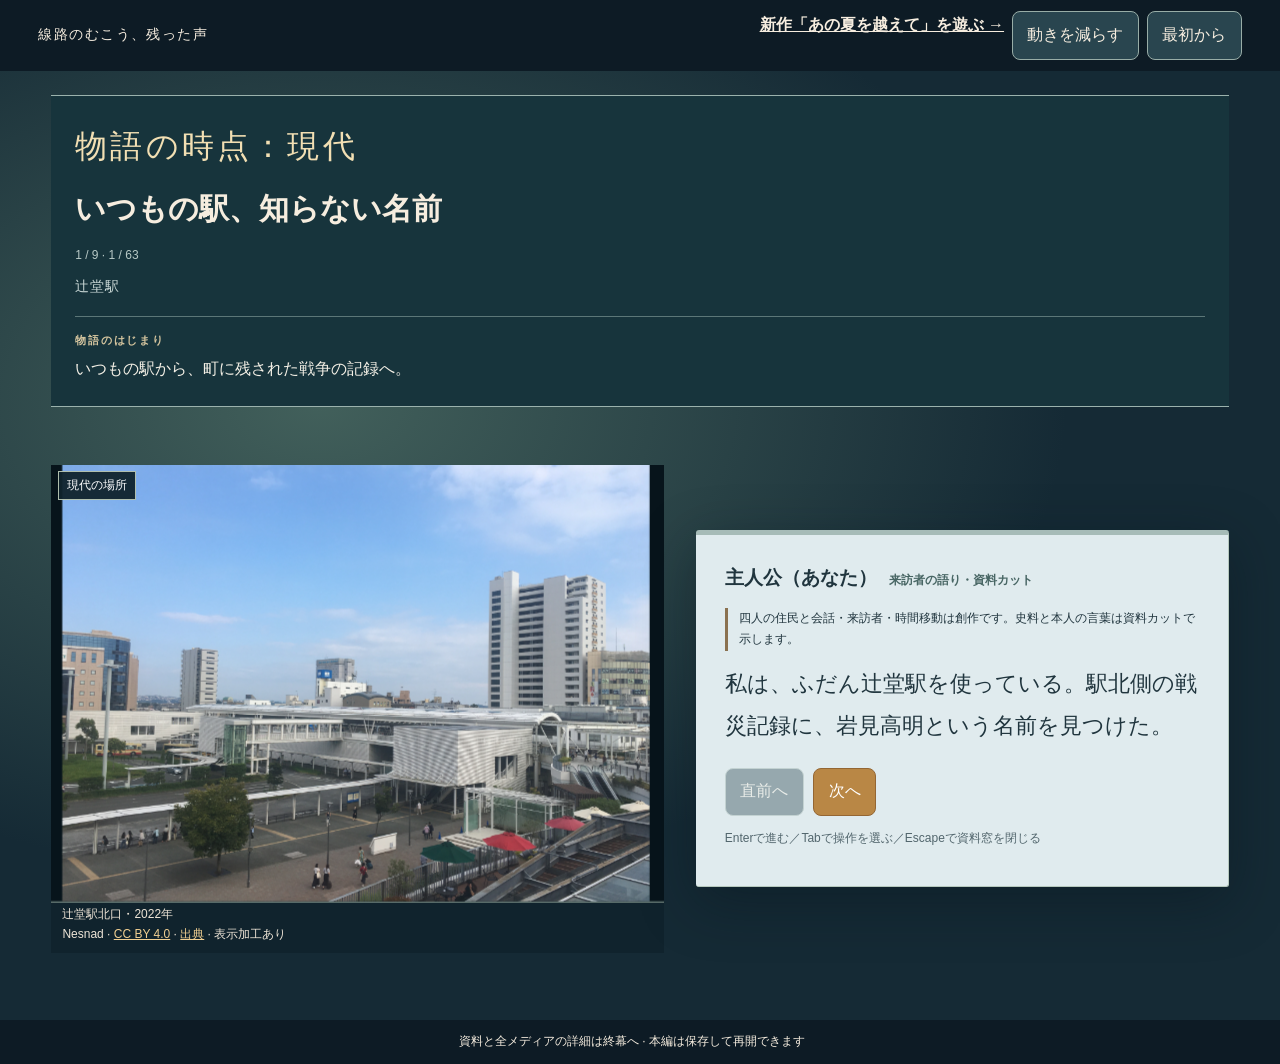
==== commit 4fbbf90d: "Add Fujisawa survival story with 23 scenes and 20 endings" ====
--- a/index.html
+++ b/index.html
@@ -1 +1 @@
-<!doctype html><html lang="ja"><head><meta charset="utf-8"><meta name="robots" content="noindex,nofollow"><meta name="viewport" content="width=device-width,initial-scale=1"><title>線路のむこう、残った声</title><link rel="stylesheet" href="style.css"></head><body><header><a class="skip" href="#main">本文へ</a><span>線路のむこう、残った声</span><nav aria-label="表示と保存"><button id="motion" aria-pressed="false">動きを減らす</button><button id="reset">最初から</button></nav></header><main id="main" tabindex="-1"></main><footer><span>資料と全メディアの詳細は終幕へ · 本編は保存して再開できます</span><span id="storage-status" role="status"></span></footer><dialog id="drawer" aria-labelledby="drawer-title"><h2 id="drawer-title"></h2><div id="drawer-body"></div><button id="close-drawer">本編へ戻る</button></dialog><script src="story.js"></script><script src="app.js"></script></body></html>+<!doctype html><html lang="ja"><head><meta charset="utf-8"><meta name="robots" content="noindex,nofollow"><meta name="viewport" content="width=device-width,initial-scale=1"><title>線路のむこう、残った声</title><link rel="stylesheet" href="style.css"></head><body><header><a class="skip" href="#main">本文へ</a><span>線路のむこう、残った声</span><nav aria-label="表示と保存"><a href="play/" style="color:inherit;font-weight:bold">新作「あの夏を越えて」を遊ぶ →</a><button id="motion" aria-pressed="false">動きを減らす</button><button id="reset">最初から</button></nav></header><main id="main" tabindex="-1"></main><footer><span>資料と全メディアの詳細は終幕へ · 本編は保存して再開できます</span><span id="storage-status" role="status"></span></footer><dialog id="drawer" aria-labelledby="drawer-title"><h2 id="drawer-title"></h2><div id="drawer-body"></div><button id="close-drawer">本編へ戻る</button></dialog><script src="story.js"></script><script src="app.js"></script></body></html>
--- a/style.css
+++ b/style.css
@@ -13,3 +13,55 @@
 .visual:has(.guide) .concept figcaption{top:auto;bottom:0;left:0;right:0;z-index:4;opacity:1;background:#10232df5}.visual:has(.guide)>.concept{opacity:1}.concept img{opacity:.45}
 .stage[data-expression="serious"] .guide img{transform:scale(1.06);transform-origin:50% 80%}
 @media(max-width:900px){.visual:has(.guide):not(:has(.photo)){height:380px;min-height:380px}.visual:has(.guide):not(:has(.photo))>.guide{margin-bottom:30px!important}.chapter{margin-bottom:.3rem}.stage{padding-top:.7rem}}
+
+/* Resident art retains the V5 face-to-face scale. */
+.resident{position:relative;width:450px;height:clamp(400px,62vh,600px);margin:0;z-index:2;flex:none}.resident img{width:100%;height:calc(100% - 24px);object-fit:contain;object-position:bottom}.resident figcaption{text-align:center;font-size:12px}.documentary .dialogue{border-radius:3px;border-top:5px solid #a6bbb7}.documentary .label{letter-spacing:.14em}.fiction-notice{font-size:12px;border-left:3px solid #8a7150;padding-left:.7rem}.visual:has(.resident) .environment{display:none}@media(max-width:760px){.resident{width:min(100%,390px);height:390px}.visual:has(.resident){min-height:390px}}
+
+@media(min-width:761px) and (max-width:900px){.resident{margin:auto}}
+
+.resident{animation:resident-enter .65s ease-out}@keyframes resident-enter{from{opacity:0;transform:translateY(12px)}to{opacity:1;transform:translateY(0)}}
+
+.touch-help{display:none}@media(max-width:760px){.resident{height:340px}.visual:has(.resident){min-height:340px}.keyboard-help{display:none}.touch-help{display:inline}}
+
+/* Connect the bubble to the portrait only while that resident speaks. */
+.dialogue .label{display:flex;align-items:baseline;flex-wrap:wrap;gap:.35rem .75rem;letter-spacing:normal}
+.dialogue .label strong{font-size:1.2rem;color:#20353e}
+.dialogue .label span{font-size:.75rem}
+.resident-speech::before{content:"";position:absolute;right:100%;top:2rem;border:12px solid transparent;border-right-color:#f3eee3;border-left:0}
+.visitor-speech{background:#e0ebee;border-left:5px solid #4d7382}
+@media(max-width:900px){
+  .visual:has(.resident){min-height:0;display:grid;justify-items:center}
+  .visual .resident{height:clamp(170px,29vh,245px);margin:0}
+  .resident-speech::before{top:auto;bottom:100%;right:calc(50% - 12px);border:12px solid transparent;border-bottom-color:#f3eee3;border-top:0}
+}
+
+/* Conversation positions stay fixed: resident left, protagonist right. */
+.composition:has(.resident){grid-template-columns:minmax(0,1fr) minmax(0,1fr);gap:1rem 3rem;align-items:start}
+.composition:has(.resident)>.visual{grid-column:1 / -1;display:flex;justify-content:flex-start;min-height:0}
+.composition:has(.resident) .resident{height:280px;width:min(100%,450px)}
+.composition:has(.resident)>.resident-speech{grid-column:1;grid-row:2}
+.composition:has(.resident)>.visitor-speech{grid-column:2;grid-row:2}
+.resident-speech::before{top:auto;bottom:100%;left:30%;right:auto;border:12px solid transparent;border-top:0;border-bottom-color:#f3eee3}
+.visitor-speech.spoken{background:#183e53;color:#fff;border:2px solid #82b5ce}
+.visitor-speech.spoken .label strong,.visitor-speech.spoken .label span,.visitor-speech.spoken .small{color:#fff}
+.visitor-speech.spoken::after{content:"";position:absolute;left:100%;top:1.5rem;border:12px solid transparent;border-right:0;border-left-color:#183e53}
+.visitor-speech.narration{border-left:0;border-radius:3px}
+@media(max-width:900px){
+ .composition:has(.resident){grid-template-columns:minmax(0,1fr);gap:1rem}
+ .composition:has(.resident) .resident{height:210px;width:min(100%,390px)}
+ .composition:has(.resident)>.resident-speech{grid-column:1;grid-row:2;justify-self:start;width:88%}
+ .composition:has(.resident)>.visitor-speech{grid-column:1;grid-row:2;justify-self:end;width:88%}
+ .dialogue{box-sizing:border-box}
+ .visitor-speech.spoken::after{border-width:8px}
+}
+
+/* Chapter arrivals are visually distinct from conversation, without an extra click. */
+.scene-location{grid-column:1/-1;font-size:.9rem;letter-spacing:.05em;color:#cbd9d7;margin:.35rem 0}
+.chapter.chapter-arrival{display:block;border-block:1px solid #9bb2ad;padding:1.4rem 1.5rem;margin:0 0 1.4rem;background:#17343c}
+.chapter-arrival>p{font-size:clamp(1.3rem,3vw,2rem);color:#f2dfb3;margin:0 0 .4rem}
+.chapter-arrival h1{font-size:clamp(1.25rem,3vw,1.9rem);margin:.3rem 0}
+.chapter-arrival>span{display:block;font-size:.75rem;color:#b8c9c6;margin:.5rem 0}
+.scene-bridge{border-top:1px solid #5c7778;margin-top:1rem;padding-top:.8rem;line-height:1.8;color:#f4f0e6;font-size:1rem}
+.scene-bridge b{display:block;letter-spacing:.16em;font-size:.7rem;color:#d5c59f;margin-bottom:.3rem}
+.place-card{border-top:1px solid #94aaa5;padding:1.2rem 0}.place-card h3{margin:.3rem 0}.place-card small{color:#b8c9c6}
+@media(max-width:600px){.chapter.chapter-arrival{padding:1rem;margin-bottom:1rem}.scene-bridge{font-size:.95rem}}
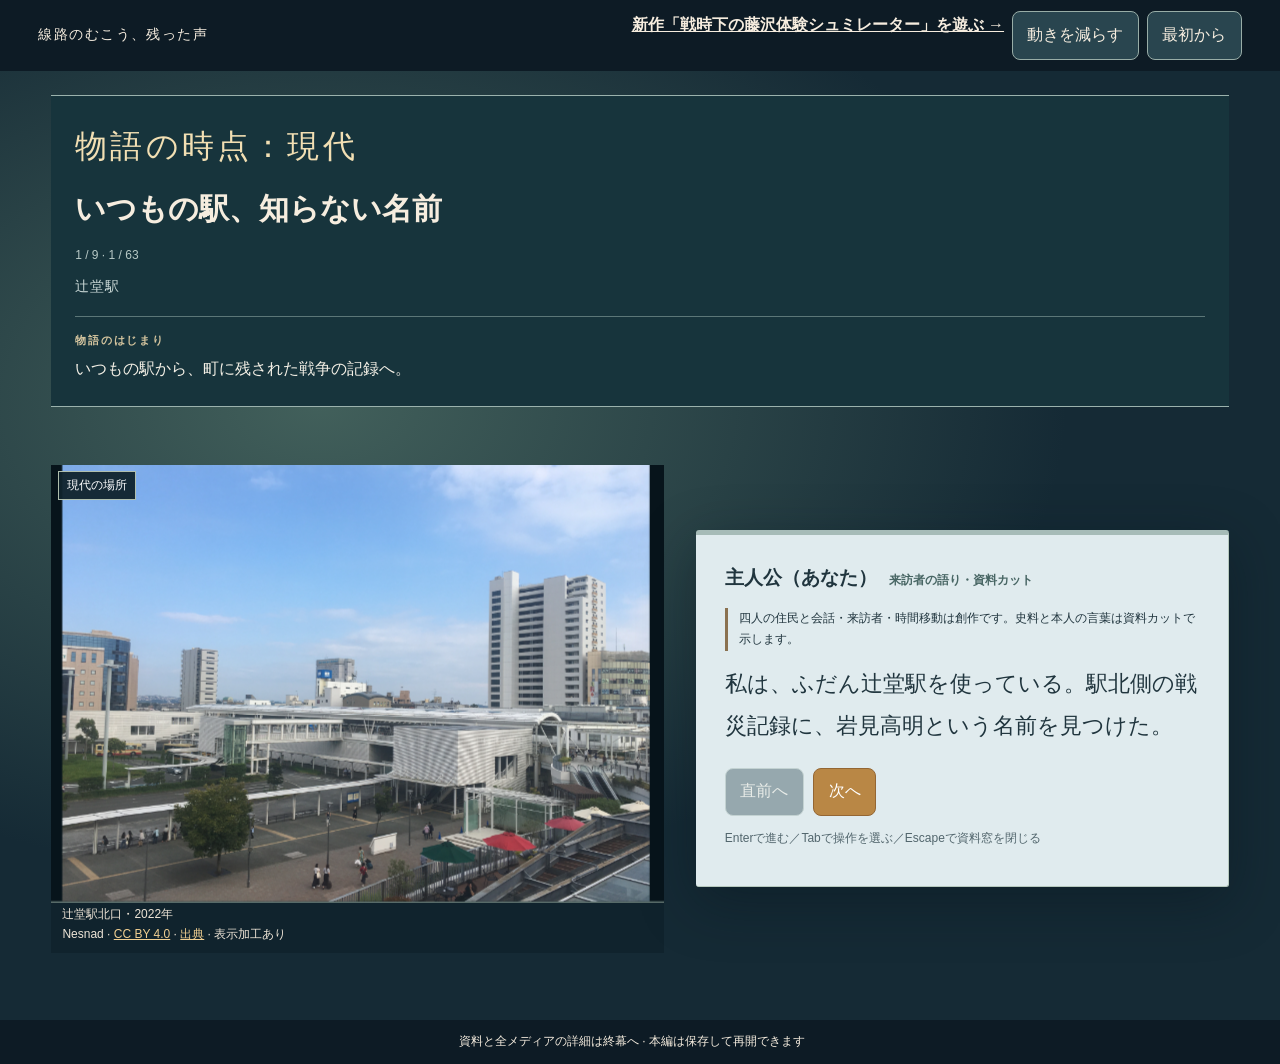
==== commit fa69cb0d: "Rename game to 戦時下の藤沢体験シュミレーター" ====
--- a/index.html
+++ b/index.html
@@ -1 +1 @@
-<!doctype html><html lang="ja"><head><meta charset="utf-8"><meta name="robots" content="noindex,nofollow"><meta name="viewport" content="width=device-width,initial-scale=1"><title>線路のむこう、残った声</title><link rel="stylesheet" href="style.css"></head><body><header><a class="skip" href="#main">本文へ</a><span>線路のむこう、残った声</span><nav aria-label="表示と保存"><a href="play/" style="color:inherit;font-weight:bold">新作「あの夏を越えて」を遊ぶ →</a><button id="motion" aria-pressed="false">動きを減らす</button><button id="reset">最初から</button></nav></header><main id="main" tabindex="-1"></main><footer><span>資料と全メディアの詳細は終幕へ · 本編は保存して再開できます</span><span id="storage-status" role="status"></span></footer><dialog id="drawer" aria-labelledby="drawer-title"><h2 id="drawer-title"></h2><div id="drawer-body"></div><button id="close-drawer">本編へ戻る</button></dialog><script src="story.js"></script><script src="app.js"></script></body></html>+<!doctype html><html lang="ja"><head><meta charset="utf-8"><meta name="robots" content="noindex,nofollow"><meta name="viewport" content="width=device-width,initial-scale=1"><title>線路のむこう、残った声</title><link rel="stylesheet" href="style.css"></head><body><header><a class="skip" href="#main">本文へ</a><span>線路のむこう、残った声</span><nav aria-label="表示と保存"><a href="play/" style="color:inherit;font-weight:bold">新作「戦時下の藤沢体験シュミレーター」を遊ぶ →</a><button id="motion" aria-pressed="false">動きを減らす</button><button id="reset">最初から</button></nav></header><main id="main" tabindex="-1"></main><footer><span>資料と全メディアの詳細は終幕へ · 本編は保存して再開できます</span><span id="storage-status" role="status"></span></footer><dialog id="drawer" aria-labelledby="drawer-title"><h2 id="drawer-title"></h2><div id="drawer-body"></div><button id="close-drawer">本編へ戻る</button></dialog><script src="story.js"></script><script src="app.js"></script></body></html>
